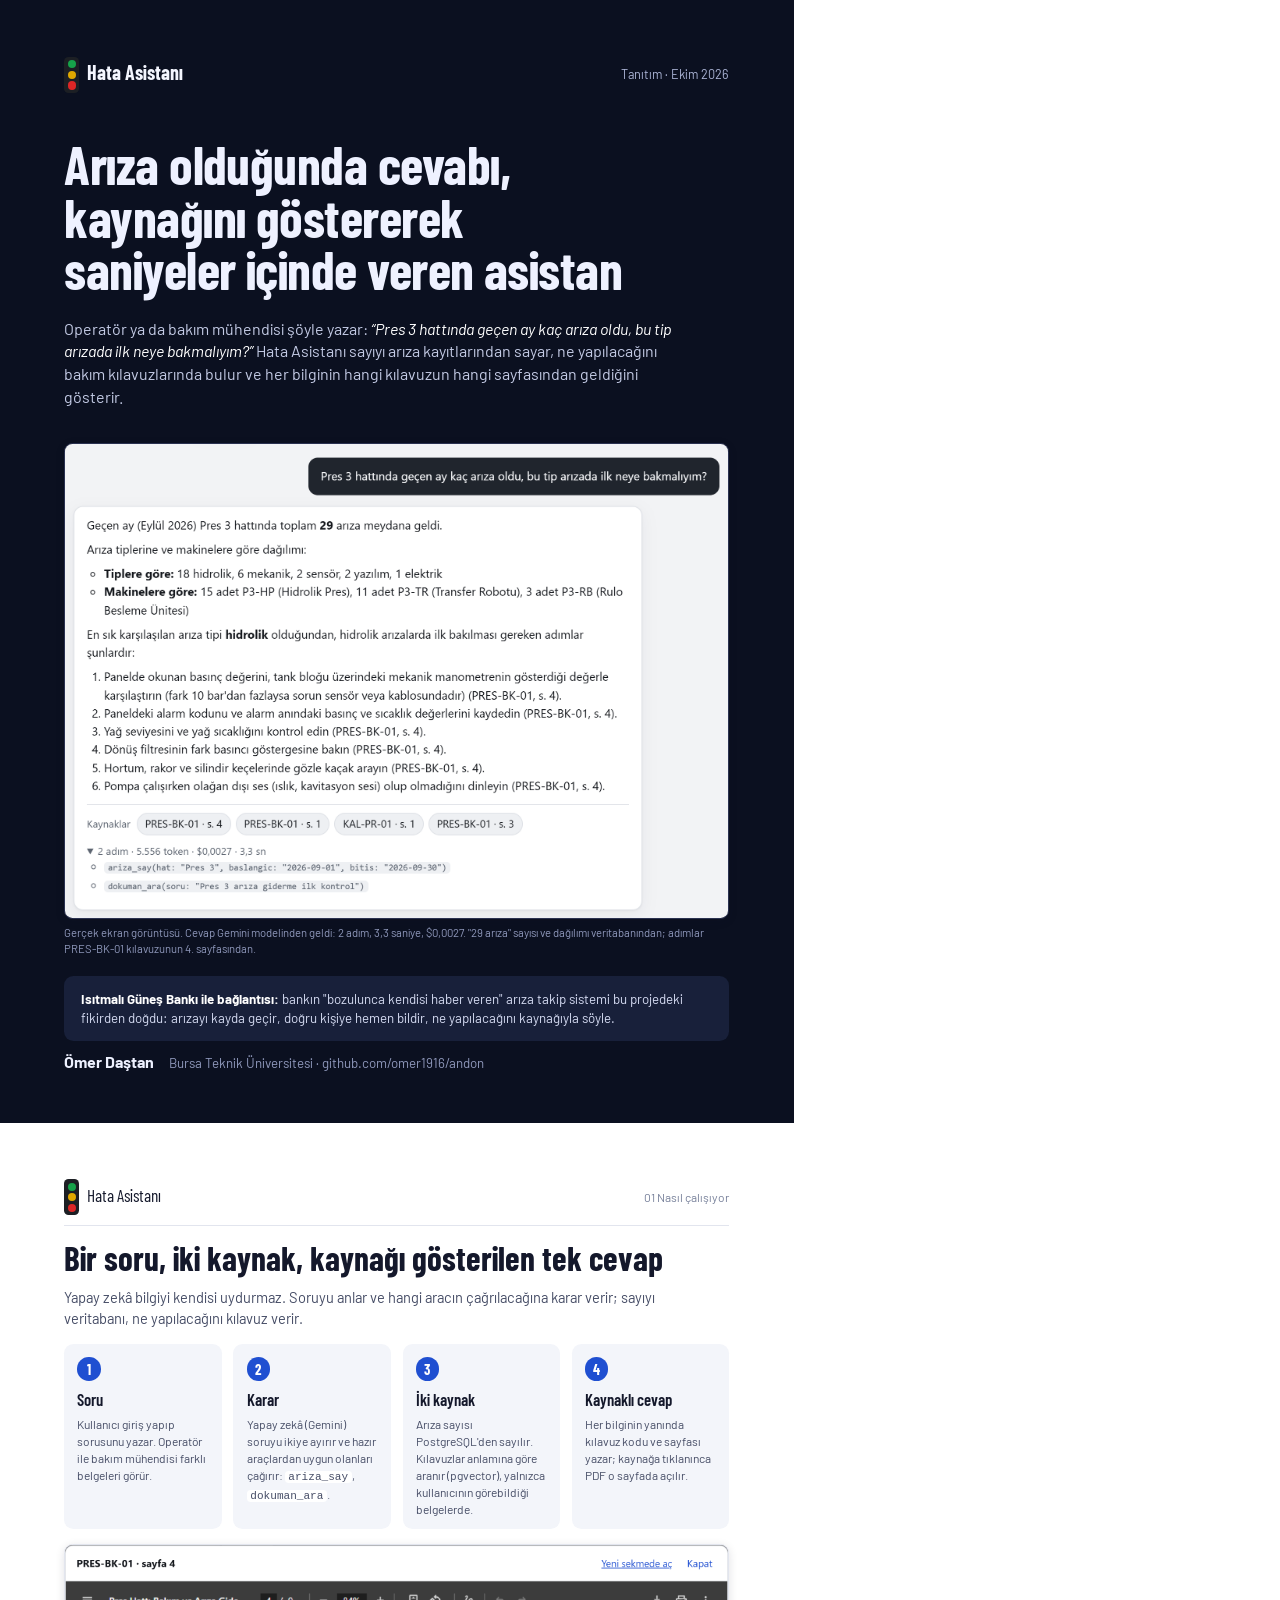
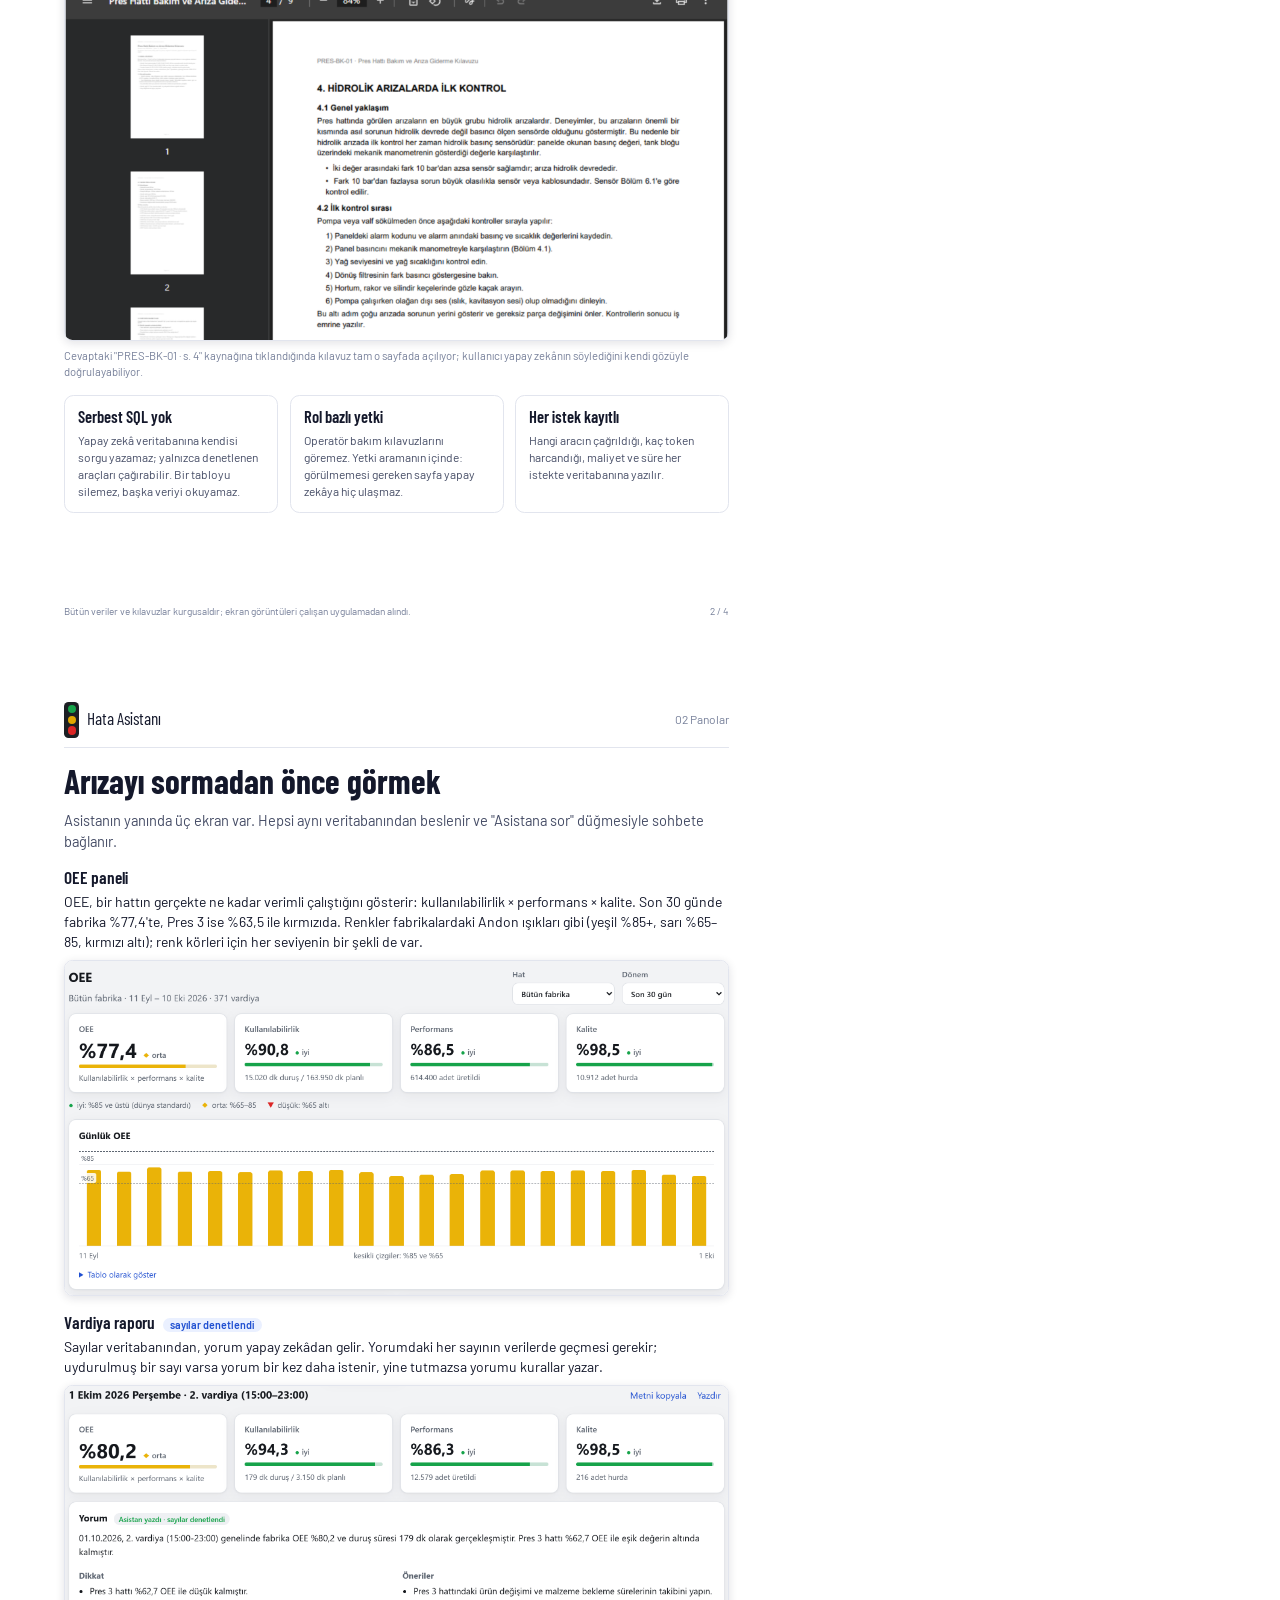
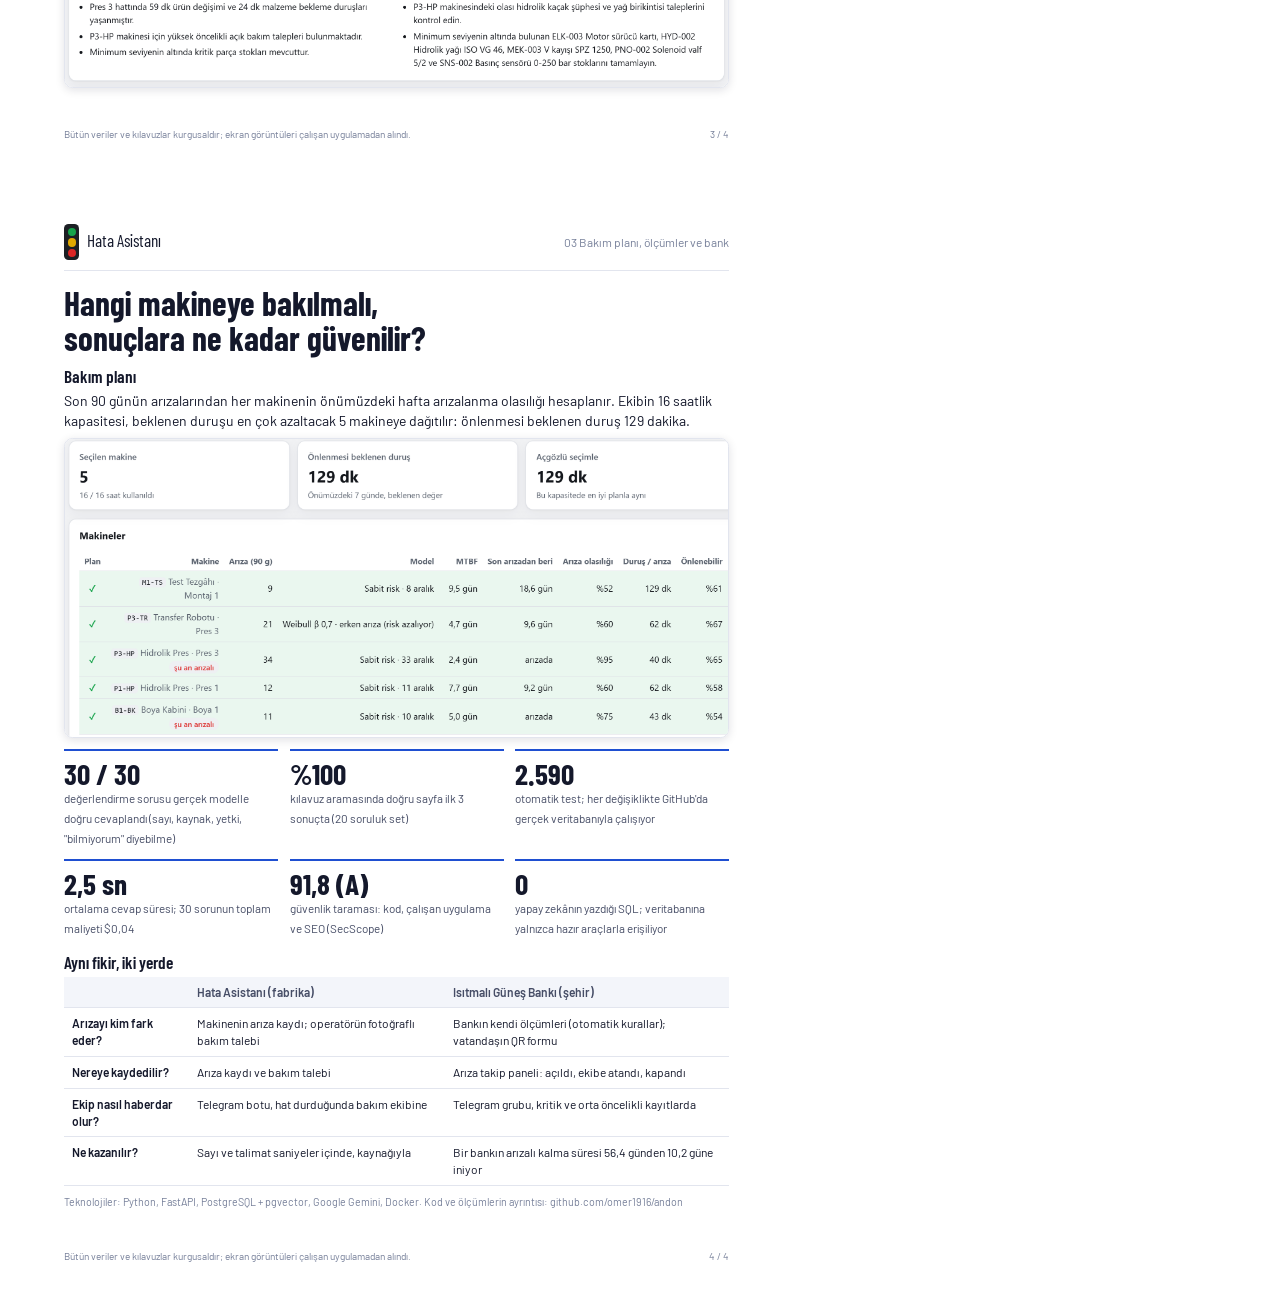
==== sunum/tanitim.html @ 742a5e45 "Sunum: gerçek ekran görüntüleriyle 4 sayfalık tanıtım PDF'i Okuldaki sunum için Hata-Asistani-Taniti" ====
<!doctype html>
<html lang="tr">
<head>
<meta charset="utf-8">
<title>Hata Asistanı · Tanıtım</title>
<link rel="stylesheet" href="https://fonts.googleapis.com/css2?family=Barlow+Condensed:wght@500;600;700&family=Barlow:wght@400;500;600&display=swap">
<style>
@page { size: A4; margin: 0; }
:root {
  --murekkep: #14182b; --murekkep-2: #464d66; --soluk: #77809a; --cizgi: #e2e5ee; --zemin-2: #f3f5fa;
  --vurgu: #1f4fd1; --yesil: #16a34a; --sari: #e0a800; --kirmizi: #dc2626; --gece: #0b1020;
  --baslik: "Barlow Condensed", "Arial Narrow", "Segoe UI", sans-serif;
  --metin: "Barlow", "Segoe UI", Arial, sans-serif;
}
* { box-sizing: border-box; }
html, body { margin: 0; padding: 0; }
body { font-family: var(--metin); color: var(--murekkep); font-size: 10.5pt; line-height: 1.42;
  -webkit-print-color-adjust: exact; print-color-adjust: exact; }
h1, h2, h3 { font-family: var(--baslik); margin: 0; line-height: 1.05; text-wrap: balance; }
h2 { font-size: 25pt; font-weight: 650; margin: 4mm 0 3mm; max-width: 170mm; }
h3 { font-size: 13pt; font-weight: 600; margin-bottom: 1.5mm; }
p { margin: 0 0 2mm; }
.sayfa { width: 210mm; height: 297mm; padding: 15mm 17mm 13mm; position: relative; overflow: hidden;
  page-break-after: always; break-after: page; }
.sayfa:last-child { page-break-after: auto; break-after: auto; }
.ust-serit { display: flex; justify-content: space-between; align-items: baseline;
  border-bottom: 0.4mm solid var(--cizgi); padding-bottom: 2.5mm; font-size: 9pt; color: var(--soluk); }
.ust-serit span:first-child { font-family: var(--baslik); font-size: 13pt; color: var(--murekkep); }
.alt-not { position: absolute; left: 17mm; right: 17mm; bottom: 7mm; display: flex;
  justify-content: space-between; font-size: 7.5pt; color: var(--soluk); }
.giris { font-size: 11pt; color: var(--murekkep-2); max-width: 172mm; margin-bottom: 4mm; }
.isiklar { display: inline-flex; flex-direction: column; gap: 0.6mm; padding: 0.9mm;
  border-radius: 1.2mm; background: #1c1f24; vertical-align: middle; margin-right: 2mm; }
.isiklar i { width: 2.2mm; height: 2.2mm; border-radius: 50%; display: block; }
.isiklar .y { background: var(--yesil); } .isiklar .s { background: var(--sari); }
.isiklar .k { background: var(--kirmizi); }

/* Kapak */
.kapak { background: var(--gece); color: #eef1ff; display: flex; flex-direction: column; }
.kapak-ust { display: flex; justify-content: space-between; align-items: center; font-size: 9.5pt;
  color: #aab3d4; }
.kapak .marka { font-family: var(--baslik); font-weight: 650; font-size: 15pt; color: #f4f6ff; }
.kapak h1 { font-size: 40pt; font-weight: 700; margin-top: 12mm; letter-spacing: -0.01em; line-height: 0.98; }
.kapak-alt { font-size: 12pt; color: #c3cae4; max-width: 168mm; margin-top: 6mm; }
.kapak-alt q { color: #fff; font-style: italic; }
.kapak .ekran { margin-top: 7mm; }
.kapak .ekran img { border: 0.5mm solid #2a3150; }
.kapak .ekran figcaption { color: #8f98bb; }
.kapak-ekip { margin-top: auto; display: flex; gap: 4mm; align-items: baseline; font-size: 12pt; }
.kapak-ekip span { color: #8f98bb; font-size: 10pt; }
.esin { margin-top: 5mm; padding: 3.5mm 4.5mm; border-radius: 2.5mm; background: #18203a;
  font-size: 10pt; color: #d5dbf2; }
.esin b { color: #fff; }

/* Ekran görüntüleri */
.ekran { margin: 0; }
.ekran img { width: 100%; display: block; border-radius: 2.2mm; border: 0.35mm solid var(--cizgi);
  box-shadow: 0 0.6mm 2.4mm rgba(15, 20, 40, 0.12); }
.ekran figcaption { font-size: 8.5pt; color: var(--soluk); margin-top: 1.8mm; }

/* Akış */
.akis { list-style: none; padding: 0; margin: 0 0 4mm; display: grid;
  grid-template-columns: repeat(4, 1fr); gap: 3mm; counter-reset: adim; }
.akis li { position: relative; padding: 3.5mm 3.5mm 3mm; border-radius: 2.5mm; background: var(--zemin-2);
  counter-increment: adim; }
.akis li::before { content: counter(adim); font-family: var(--baslik); font-weight: 700; font-size: 11pt;
  color: #fff; background: var(--vurgu); width: 6.2mm; height: 6.2mm; border-radius: 50%;
  display: grid; place-items: center; margin-bottom: 2mm; }
.akis b { font-family: var(--baslik); font-size: 12.5pt; font-weight: 600; display: block; margin-bottom: 1mm; }
.akis p { font-size: 9pt; color: var(--murekkep-2); margin: 0; }
.akis code, .kutu code { font-size: 8.3pt; background: #fff; padding: 0 1mm; border-radius: 1mm; }
.uc-kutu { display: grid; grid-template-columns: repeat(3, 1fr); gap: 3mm; margin-top: 4mm; }
.kutu { border: 0.35mm solid var(--cizgi); border-radius: 2.5mm; padding: 3.2mm 3.5mm; }
.kutu h3 { font-size: 12.5pt; }
.kutu p { font-size: 9pt; color: var(--murekkep-2); margin: 0; }

/* Panolar */
.iki { display: grid; grid-template-columns: 1fr 1fr; gap: 5mm; }
.bolum { margin-top: 4.5mm; }
.bolum h3 { display: flex; align-items: baseline; gap: 2mm; }
.etiket { font-family: var(--metin); font-size: 8pt; font-weight: 600; color: var(--vurgu);
  background: #eaf0ff; padding: 0.4mm 2mm; border-radius: 99mm; }
.lejant { display: flex; gap: 5mm; font-size: 8.5pt; color: var(--murekkep-2); margin: 1.5mm 0 2.5mm; }

/* Ölçümler */
.sayilar { display: grid; grid-template-columns: repeat(3, 1fr); gap: 3mm; margin: 3mm 0 4mm; }
.sayi { border-top: 0.6mm solid var(--vurgu); padding-top: 2mm; }
.sayi b { font-family: var(--baslik); font-size: 22pt; font-weight: 650; line-height: 1; display: block; }
.sayi span { font-size: 8.8pt; color: var(--murekkep-2); }
.tablo { width: 100%; border-collapse: collapse; font-size: 9pt; margin: 1.5mm 0 2mm; }
.tablo th, .tablo td { text-align: left; vertical-align: top; padding: 1.8mm 2mm;
  border-bottom: 0.3mm solid var(--cizgi); }
.tablo th { font-weight: 600; color: var(--murekkep-2); background: var(--zemin-2); }
.tablo td:first-child { font-weight: 600; width: 33mm; }
.kucuk { font-size: 8pt; color: var(--soluk); }
</style>
</head>
<body>

<section class="sayfa kapak">
  <div class="kapak-ust"><span class="marka"><span class="isiklar" aria-hidden="true"><i class="y"></i><i class="s"></i><i class="k"></i></span>Hata Asistanı</span><span>Tanıtım · Ekim 2026</span></div>
  <h1>Arıza olduğunda cevabı, kaynağını göstererek saniyeler içinde veren asistan</h1>
  <p class="kapak-alt">Operatör ya da bakım mühendisi şöyle yazar:
    <q>Pres 3 hattında geçen ay kaç arıza oldu, bu tip arızada ilk neye bakmalıyım?</q>
    Hata Asistanı sayıyı arıza kayıtlarından sayar, ne yapılacağını bakım kılavuzlarında bulur ve
    her bilginin hangi kılavuzun hangi sayfasından geldiğini gösterir.</p>
  <figure class="ekran">
    <img src="ekranlar/kesit/sohbet.png" alt="Sohbet ekranında soru ve kaynaklı cevap">
    <figcaption>Gerçek ekran görüntüsü. Cevap Gemini modelinden geldi: 2 adım, 3,3 saniye,
      $0,0027. "29 arıza" sayısı ve dağılımı veritabanından; adımlar PRES-BK-01 kılavuzunun
      4. sayfasından.</figcaption>
  </figure>
  <div class="esin"><b>Isıtmalı Güneş Bankı ile bağlantısı:</b> bankın "bozulunca kendisi haber
    veren" arıza takip sistemi bu projedeki fikirden doğdu: arızayı kayda geçir, doğru kişiye
    hemen bildir, ne yapılacağını kaynağıyla söyle.</div>
  <div class="kapak-ekip"><b>Ömer Daştan</b><span>Bursa Teknik Üniversitesi · github.com/omer1916/andon</span></div>
</section>

<section class="sayfa">
  <div class="ust-serit"><span><span class="isiklar" aria-hidden="true"><i class="y"></i><i class="s"></i><i class="k"></i></span>Hata Asistanı</span><span>01 Nasıl çalışıyor</span></div>
  <h2>Bir soru, iki kaynak, kaynağı gösterilen tek cevap</h2>
  <p class="giris">Yapay zekâ bilgiyi kendisi uydurmaz. Soruyu anlar ve hangi aracın çağrılacağına
    karar verir; sayıyı veritabanı, ne yapılacağını kılavuz verir.</p>
  <ol class="akis">
    <li><b>Soru</b><p>Kullanıcı giriş yapıp sorusunu yazar. Operatör ile bakım mühendisi farklı
      belgeleri görür.</p></li>
    <li><b>Karar</b><p>Yapay zekâ (Gemini) soruyu ikiye ayırır ve hazır araçlardan uygun olanları
      çağırır: <code>ariza_say</code>, <code>dokuman_ara</code>.</p></li>
    <li><b>İki kaynak</b><p>Arıza sayısı PostgreSQL'den sayılır. Kılavuzlar anlamına göre aranır
      (pgvector), yalnızca kullanıcının görebildiği belgelerde.</p></li>
    <li><b>Kaynaklı cevap</b><p>Her bilginin yanında kılavuz kodu ve sayfası yazar; kaynağa
      tıklanınca PDF o sayfada açılır.</p></li>
  </ol>
  <figure class="ekran">
    <img src="ekranlar/kesit/kaynak.png" alt="Kaynağa tıklanınca açılan kılavuz sayfası">
    <figcaption>Cevaptaki "PRES-BK-01 · s. 4" kaynağına tıklandığında kılavuz tam o sayfada
      açılıyor; kullanıcı yapay zekânın söylediğini kendi gözüyle doğrulayabiliyor.</figcaption>
  </figure>
  <div class="uc-kutu">
    <div class="kutu"><h3>Serbest SQL yok</h3><p>Yapay zekâ veritabanına kendisi sorgu yazamaz;
      yalnızca denetlenen araçları çağırabilir. Bir tabloyu silemez, başka veriyi okuyamaz.</p></div>
    <div class="kutu"><h3>Rol bazlı yetki</h3><p>Operatör bakım kılavuzlarını göremez. Yetki
      aramanın içinde: görülmemesi gereken sayfa yapay zekâya hiç ulaşmaz.</p></div>
    <div class="kutu"><h3>Her istek kayıtlı</h3><p>Hangi aracın çağrıldığı, kaç token harcandığı,
      maliyet ve süre her istekte veritabanına yazılır.</p></div>
  </div>
  <div class="alt-not"><span>Bütün veriler ve kılavuzlar kurgusaldır; ekran görüntüleri çalışan uygulamadan alındı.</span><span>2 / 4</span></div>
</section>

<section class="sayfa">
  <div class="ust-serit"><span><span class="isiklar" aria-hidden="true"><i class="y"></i><i class="s"></i><i class="k"></i></span>Hata Asistanı</span><span>02 Panolar</span></div>
  <h2>Arızayı sormadan önce görmek</h2>
  <p class="giris">Asistanın yanında üç ekran var. Hepsi aynı veritabanından beslenir ve
    "Asistana sor" düğmesiyle sohbete bağlanır.</p>
  <div class="bolum">
    <h3>OEE paneli</h3>
    <p>OEE, bir hattın gerçekte ne kadar verimli çalıştığını gösterir: kullanılabilirlik ×
      performans × kalite. Son 30 günde fabrika %77,4'te, Pres 3 ise %63,5 ile kırmızıda. Renkler
      fabrikalardaki Andon ışıkları gibi (yeşil %85+, sarı %65–85, kırmızı altı); renk körleri için
      her seviyenin bir şekli de var.</p>
    <figure class="ekran"><img src="ekranlar/kesit/oee.png" alt="OEE paneli"></figure>
  </div>
  <div class="bolum">
    <h3>Vardiya raporu <span class="etiket">sayılar denetlendi</span></h3>
    <p>Sayılar veritabanından, yorum yapay zekâdan gelir. Yorumdaki her sayının verilerde geçmesi
      gerekir; uydurulmuş bir sayı varsa yorum bir kez daha istenir, yine tutmazsa yorumu kurallar
      yazar.</p>
    <figure class="ekran"><img src="ekranlar/kesit/rapor.png" alt="Vardiya raporu"></figure>
  </div>
  <div class="alt-not"><span>Bütün veriler ve kılavuzlar kurgusaldır; ekran görüntüleri çalışan uygulamadan alındı.</span><span>3 / 4</span></div>
</section>

<section class="sayfa">
  <div class="ust-serit"><span><span class="isiklar" aria-hidden="true"><i class="y"></i><i class="s"></i><i class="k"></i></span>Hata Asistanı</span><span>03 Bakım planı, ölçümler ve bank</span></div>
  <h2>Hangi makineye bakılmalı, sonuçlara ne kadar güvenilir?</h2>
  <div class="bolum" style="margin-top:2mm">
    <h3>Bakım planı</h3>
    <p>Son 90 günün arızalarından her makinenin önümüzdeki hafta arızalanma olasılığı hesaplanır.
      Ekibin 16 saatlik kapasitesi, beklenen duruşu en çok azaltacak 5 makineye dağıtılır:
      önlenmesi beklenen duruş 129 dakika.</p>
    <figure class="ekran"><img src="ekranlar/kesit/plan.png" alt="Bakım planı"></figure>
  </div>
  <div class="sayilar">
    <div class="sayi"><b>30 / 30</b><span>değerlendirme sorusu gerçek modelle doğru cevaplandı
      (sayı, kaynak, yetki, "bilmiyorum" diyebilme)</span></div>
    <div class="sayi"><b>%100</b><span>kılavuz aramasında doğru sayfa ilk 3 sonuçta
      (20 soruluk set)</span></div>
    <div class="sayi"><b>2.590</b><span>otomatik test; her değişiklikte GitHub'da gerçek
      veritabanıyla çalışıyor</span></div>
    <div class="sayi"><b>2,5 sn</b><span>ortalama cevap süresi; 30 sorunun toplam maliyeti
      $0,04</span></div>
    <div class="sayi"><b>91,8 (A)</b><span>güvenlik taraması: kod, çalışan uygulama ve SEO
      (SecScope)</span></div>
    <div class="sayi"><b>0</b><span>yapay zekânın yazdığı SQL; veritabanına yalnızca hazır
      araçlarla erişiliyor</span></div>
  </div>
  <h3>Aynı fikir, iki yerde</h3>
  <table class="tablo">
    <tr><th></th><th>Hata Asistanı (fabrika)</th><th>Isıtmalı Güneş Bankı (şehir)</th></tr>
    <tr><td>Arızayı kim fark eder?</td><td>Makinenin arıza kaydı; operatörün fotoğraflı bakım talebi</td>
      <td>Bankın kendi ölçümleri (otomatik kurallar); vatandaşın QR formu</td></tr>
    <tr><td>Nereye kaydedilir?</td><td>Arıza kaydı ve bakım talebi</td>
      <td>Arıza takip paneli: açıldı, ekibe atandı, kapandı</td></tr>
    <tr><td>Ekip nasıl haberdar olur?</td><td>Telegram botu, hat durduğunda bakım ekibine</td>
      <td>Telegram grubu, kritik ve orta öncelikli kayıtlarda</td></tr>
    <tr><td>Ne kazanılır?</td><td>Sayı ve talimat saniyeler içinde, kaynağıyla</td>
      <td>Bir bankın arızalı kalma süresi 56,4 günden 10,2 güne iniyor</td></tr>
  </table>
  <p class="kucuk">Teknolojiler: Python, FastAPI, PostgreSQL + pgvector, Google Gemini, Docker.
    Kod ve ölçümlerin ayrıntısı: github.com/omer1916/andon</p>
  <div class="alt-not"><span>Bütün veriler ve kılavuzlar kurgusaldır; ekran görüntüleri çalışan uygulamadan alındı.</span><span>4 / 4</span></div>
</section>
</body>
</html>
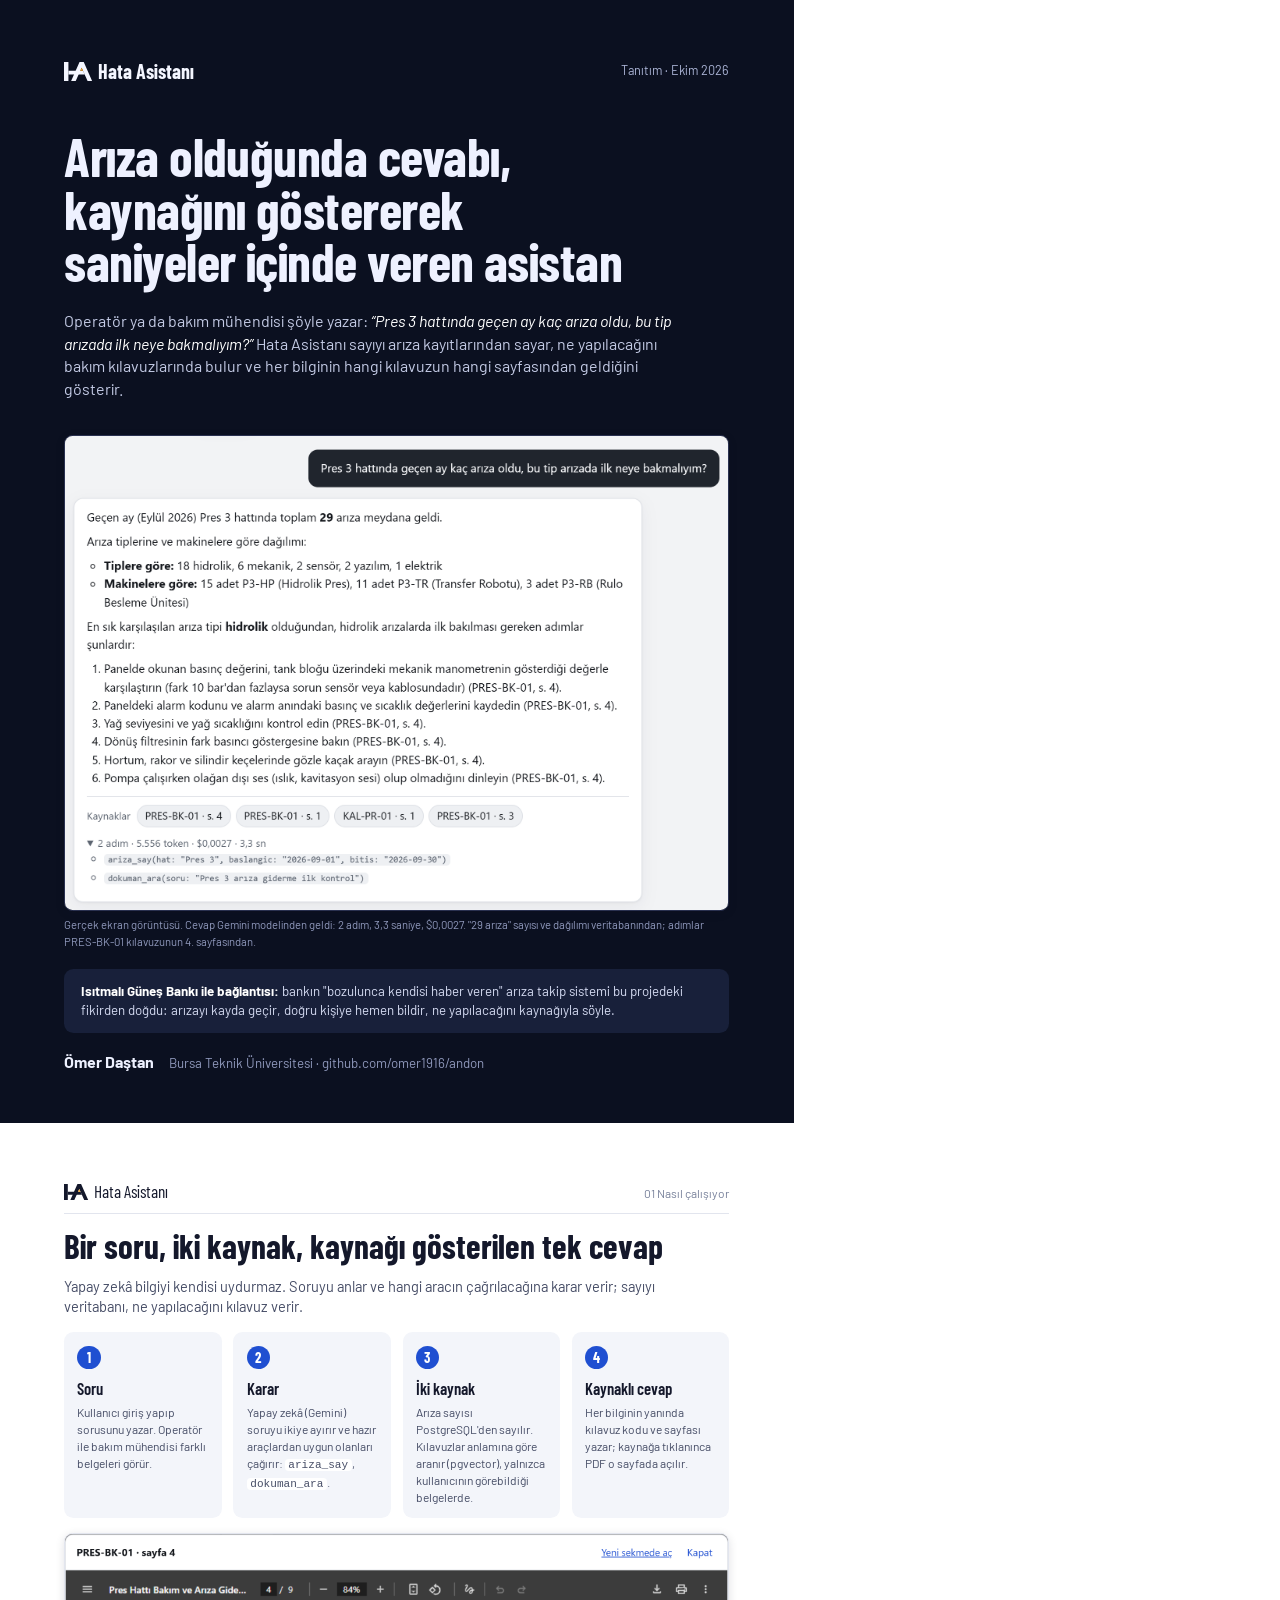
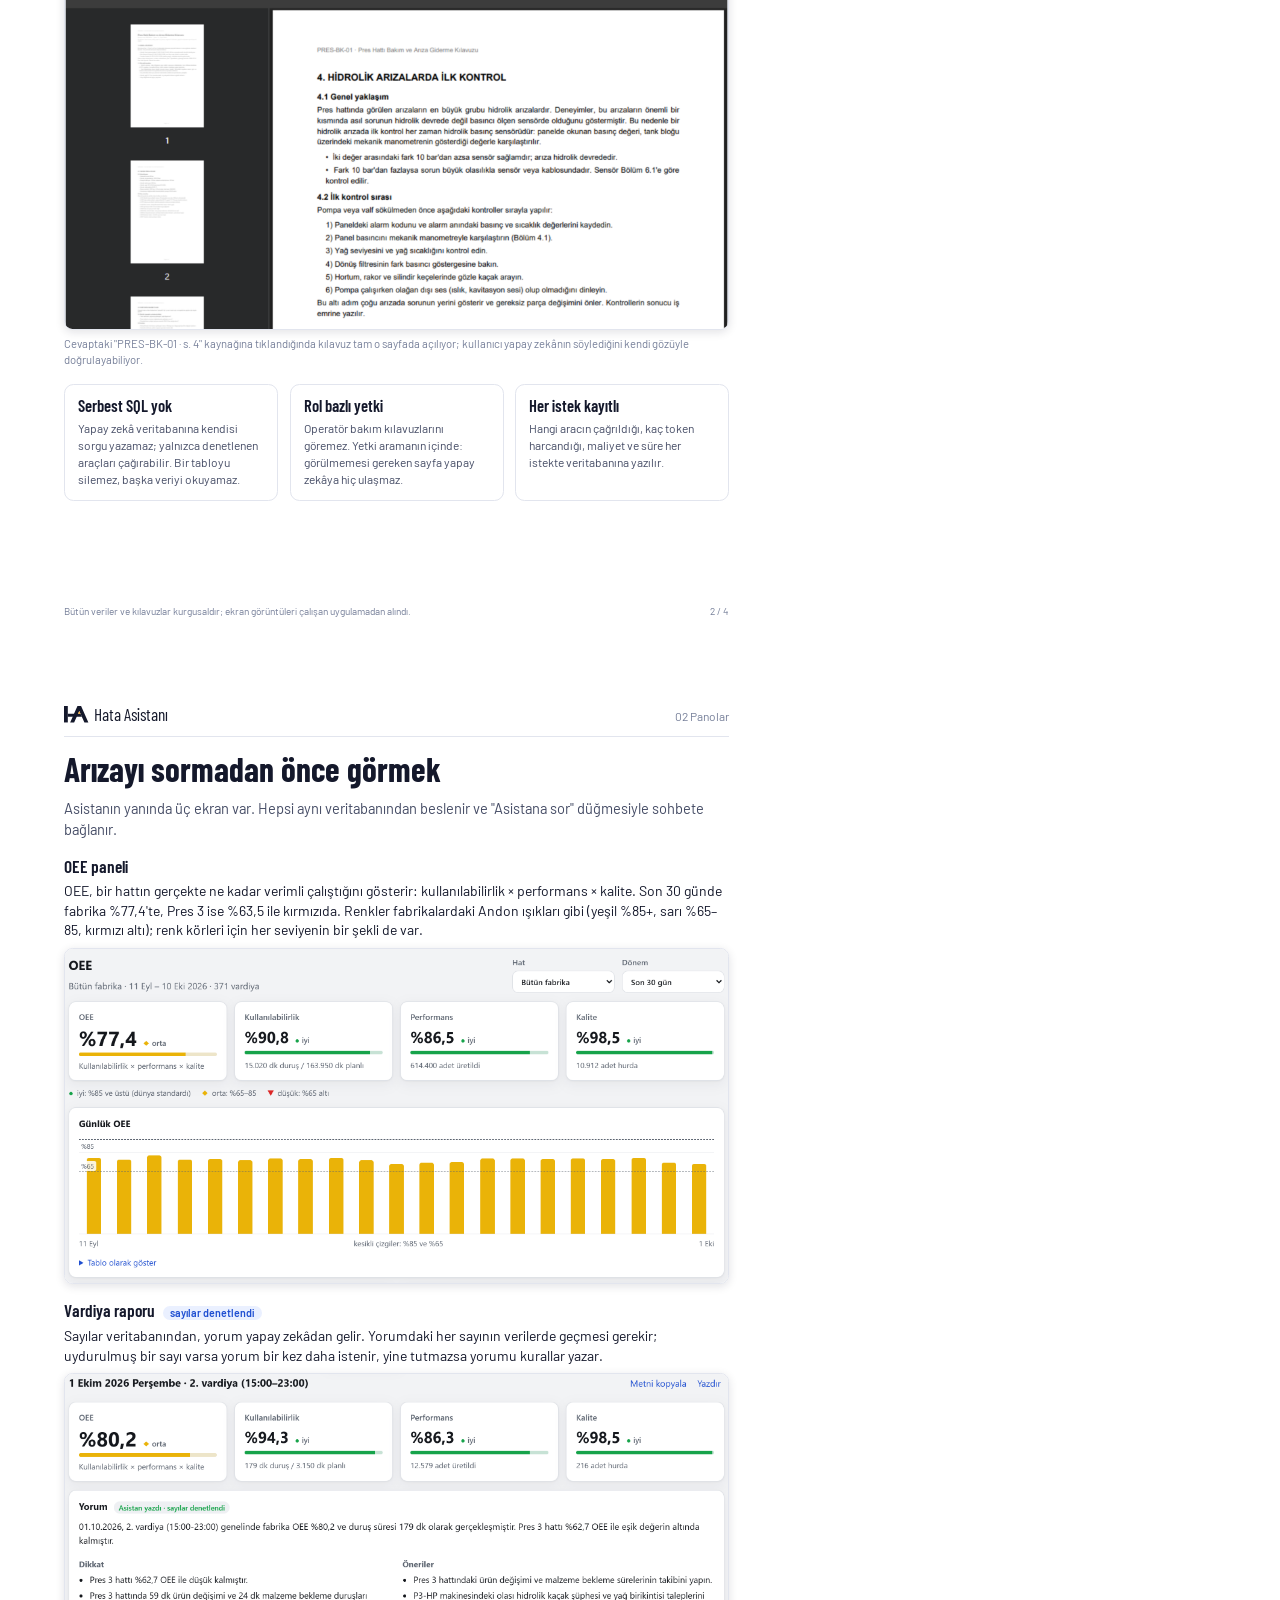
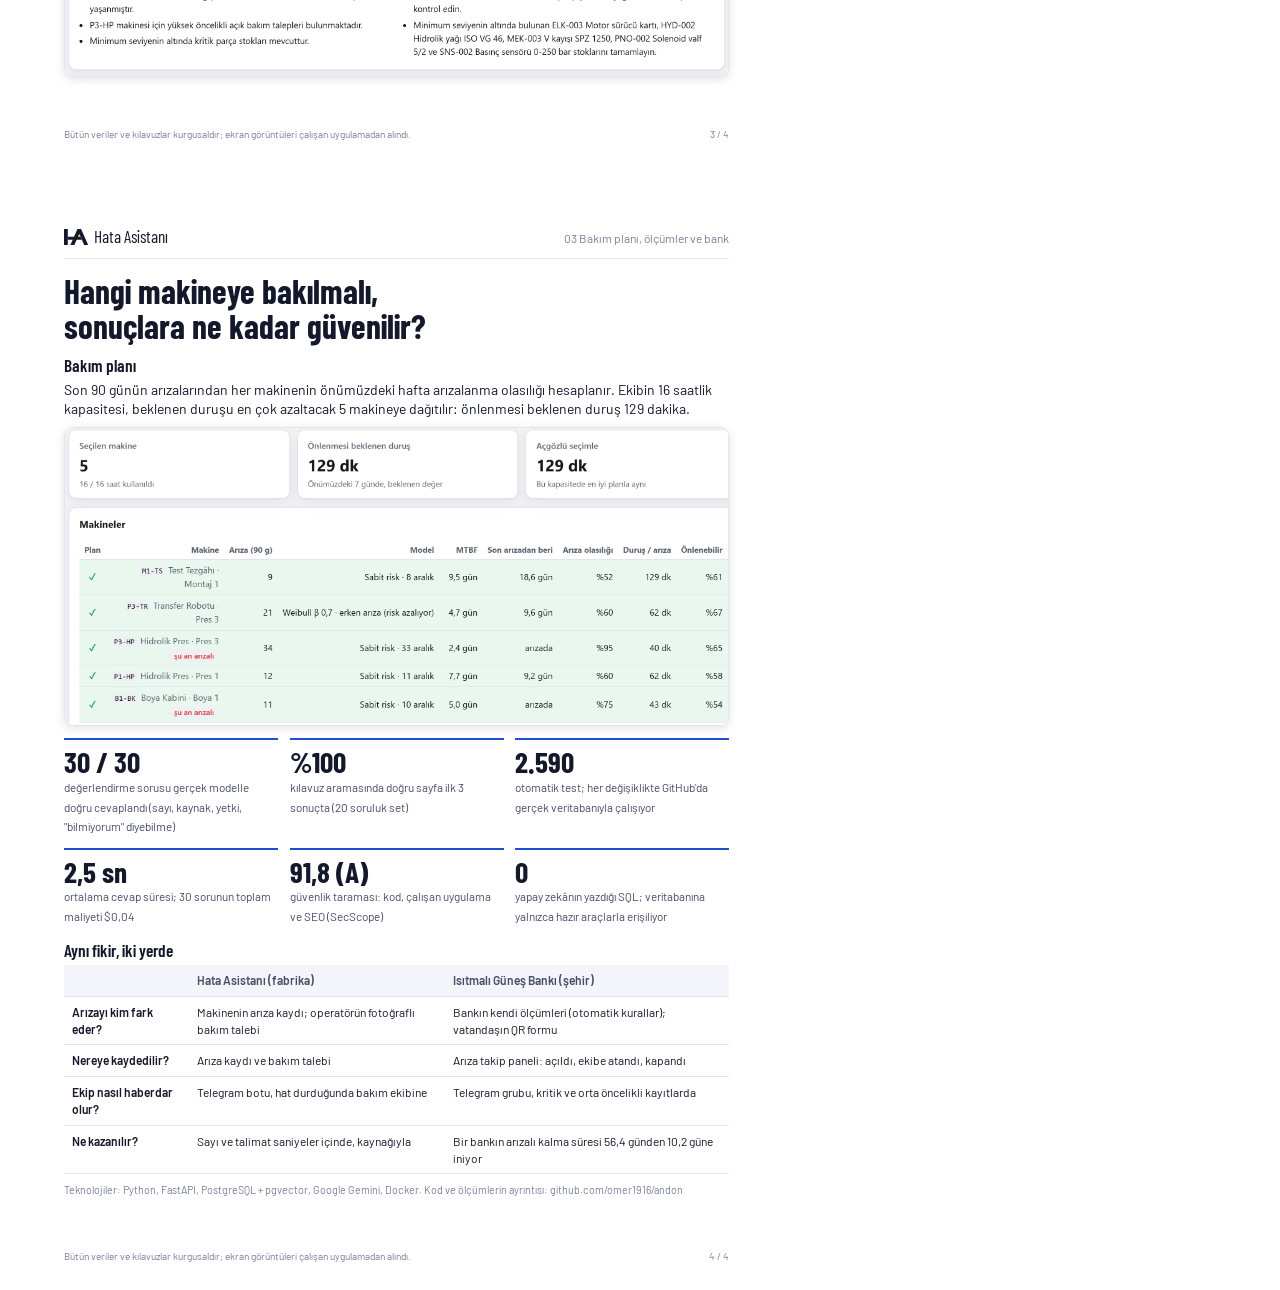
==== commit b32c56b0: "Logo: HA monogramı, sekme ikonu konuşma balonunda Trafik lambası yerine adın baş harfleri: H'nin sağ" ====
--- a/sunum/tanitim.html
+++ b/sunum/tanitim.html
@@ -29,11 +29,7 @@
 .alt-not { position: absolute; left: 17mm; right: 17mm; bottom: 7mm; display: flex;
   justify-content: space-between; font-size: 7.5pt; color: var(--soluk); }
 .giris { font-size: 11pt; color: var(--murekkep-2); max-width: 172mm; margin-bottom: 4mm; }
-.isiklar { display: inline-flex; flex-direction: column; gap: 0.6mm; padding: 0.9mm;
-  border-radius: 1.2mm; background: #1c1f24; vertical-align: middle; margin-right: 2mm; }
-.isiklar i { width: 2.2mm; height: 2.2mm; border-radius: 50%; display: block; }
-.isiklar .y { background: var(--yesil); } .isiklar .s { background: var(--sari); }
-.isiklar .k { background: var(--kirmizi); }
+.logo { height: 0.95em; width: auto; aspect-ratio: 83 / 56; vertical-align: -0.12em; margin-right: 0.3em; }
 
 /* Kapak */
 .kapak { background: var(--gece); color: #eef1ff; display: flex; flex-direction: column; }
@@ -98,7 +94,7 @@
 <body>
 
 <section class="sayfa kapak">
-  <div class="kapak-ust"><span class="marka"><span class="isiklar" aria-hidden="true"><i class="y"></i><i class="s"></i><i class="k"></i></span>Hata Asistanı</span><span>Tanıtım · Ekim 2026</span></div>
+  <div class="kapak-ust"><span class="marka"><svg class="logo" viewBox="10 22 83 56" aria-hidden="true"><rect x="10" y="22" width="13" height="56" fill="currentColor"/><polygon points="31,78 44.5,78 62,38.6 79.5,78 93,78 68.2,22 55.8,22" fill="currentColor"/><polygon points="23,48 66.18,48 71.06,59 23,59" fill="currentColor"/><polygon points="62,38.6 57.82,48 66.18,48" fill="#f5a524"/></svg>Hata Asistanı</span><span>Tanıtım · Ekim 2026</span></div>
   <h1>Arıza olduğunda cevabı, kaynağını göstererek saniyeler içinde veren asistan</h1>
   <p class="kapak-alt">Operatör ya da bakım mühendisi şöyle yazar:
     <q>Pres 3 hattında geçen ay kaç arıza oldu, bu tip arızada ilk neye bakmalıyım?</q>
@@ -117,7 +113,7 @@
 </section>
 
 <section class="sayfa">
-  <div class="ust-serit"><span><span class="isiklar" aria-hidden="true"><i class="y"></i><i class="s"></i><i class="k"></i></span>Hata Asistanı</span><span>01 Nasıl çalışıyor</span></div>
+  <div class="ust-serit"><span><svg class="logo" viewBox="10 22 83 56" aria-hidden="true"><rect x="10" y="22" width="13" height="56" fill="currentColor"/><polygon points="31,78 44.5,78 62,38.6 79.5,78 93,78 68.2,22 55.8,22" fill="currentColor"/><polygon points="23,48 66.18,48 71.06,59 23,59" fill="currentColor"/><polygon points="62,38.6 57.82,48 66.18,48" fill="#f5a524"/></svg>Hata Asistanı</span><span>01 Nasıl çalışıyor</span></div>
   <h2>Bir soru, iki kaynak, kaynağı gösterilen tek cevap</h2>
   <p class="giris">Yapay zekâ bilgiyi kendisi uydurmaz. Soruyu anlar ve hangi aracın çağrılacağına
     karar verir; sayıyı veritabanı, ne yapılacağını kılavuz verir.</p>
@@ -148,7 +144,7 @@
 </section>
 
 <section class="sayfa">
-  <div class="ust-serit"><span><span class="isiklar" aria-hidden="true"><i class="y"></i><i class="s"></i><i class="k"></i></span>Hata Asistanı</span><span>02 Panolar</span></div>
+  <div class="ust-serit"><span><svg class="logo" viewBox="10 22 83 56" aria-hidden="true"><rect x="10" y="22" width="13" height="56" fill="currentColor"/><polygon points="31,78 44.5,78 62,38.6 79.5,78 93,78 68.2,22 55.8,22" fill="currentColor"/><polygon points="23,48 66.18,48 71.06,59 23,59" fill="currentColor"/><polygon points="62,38.6 57.82,48 66.18,48" fill="#f5a524"/></svg>Hata Asistanı</span><span>02 Panolar</span></div>
   <h2>Arızayı sormadan önce görmek</h2>
   <p class="giris">Asistanın yanında üç ekran var. Hepsi aynı veritabanından beslenir ve
     "Asistana sor" düğmesiyle sohbete bağlanır.</p>
@@ -171,7 +167,7 @@
 </section>
 
 <section class="sayfa">
-  <div class="ust-serit"><span><span class="isiklar" aria-hidden="true"><i class="y"></i><i class="s"></i><i class="k"></i></span>Hata Asistanı</span><span>03 Bakım planı, ölçümler ve bank</span></div>
+  <div class="ust-serit"><span><svg class="logo" viewBox="10 22 83 56" aria-hidden="true"><rect x="10" y="22" width="13" height="56" fill="currentColor"/><polygon points="31,78 44.5,78 62,38.6 79.5,78 93,78 68.2,22 55.8,22" fill="currentColor"/><polygon points="23,48 66.18,48 71.06,59 23,59" fill="currentColor"/><polygon points="62,38.6 57.82,48 66.18,48" fill="#f5a524"/></svg>Hata Asistanı</span><span>03 Bakım planı, ölçümler ve bank</span></div>
   <h2>Hangi makineye bakılmalı, sonuçlara ne kadar güvenilir?</h2>
   <div class="bolum" style="margin-top:2mm">
     <h3>Bakım planı</h3>
